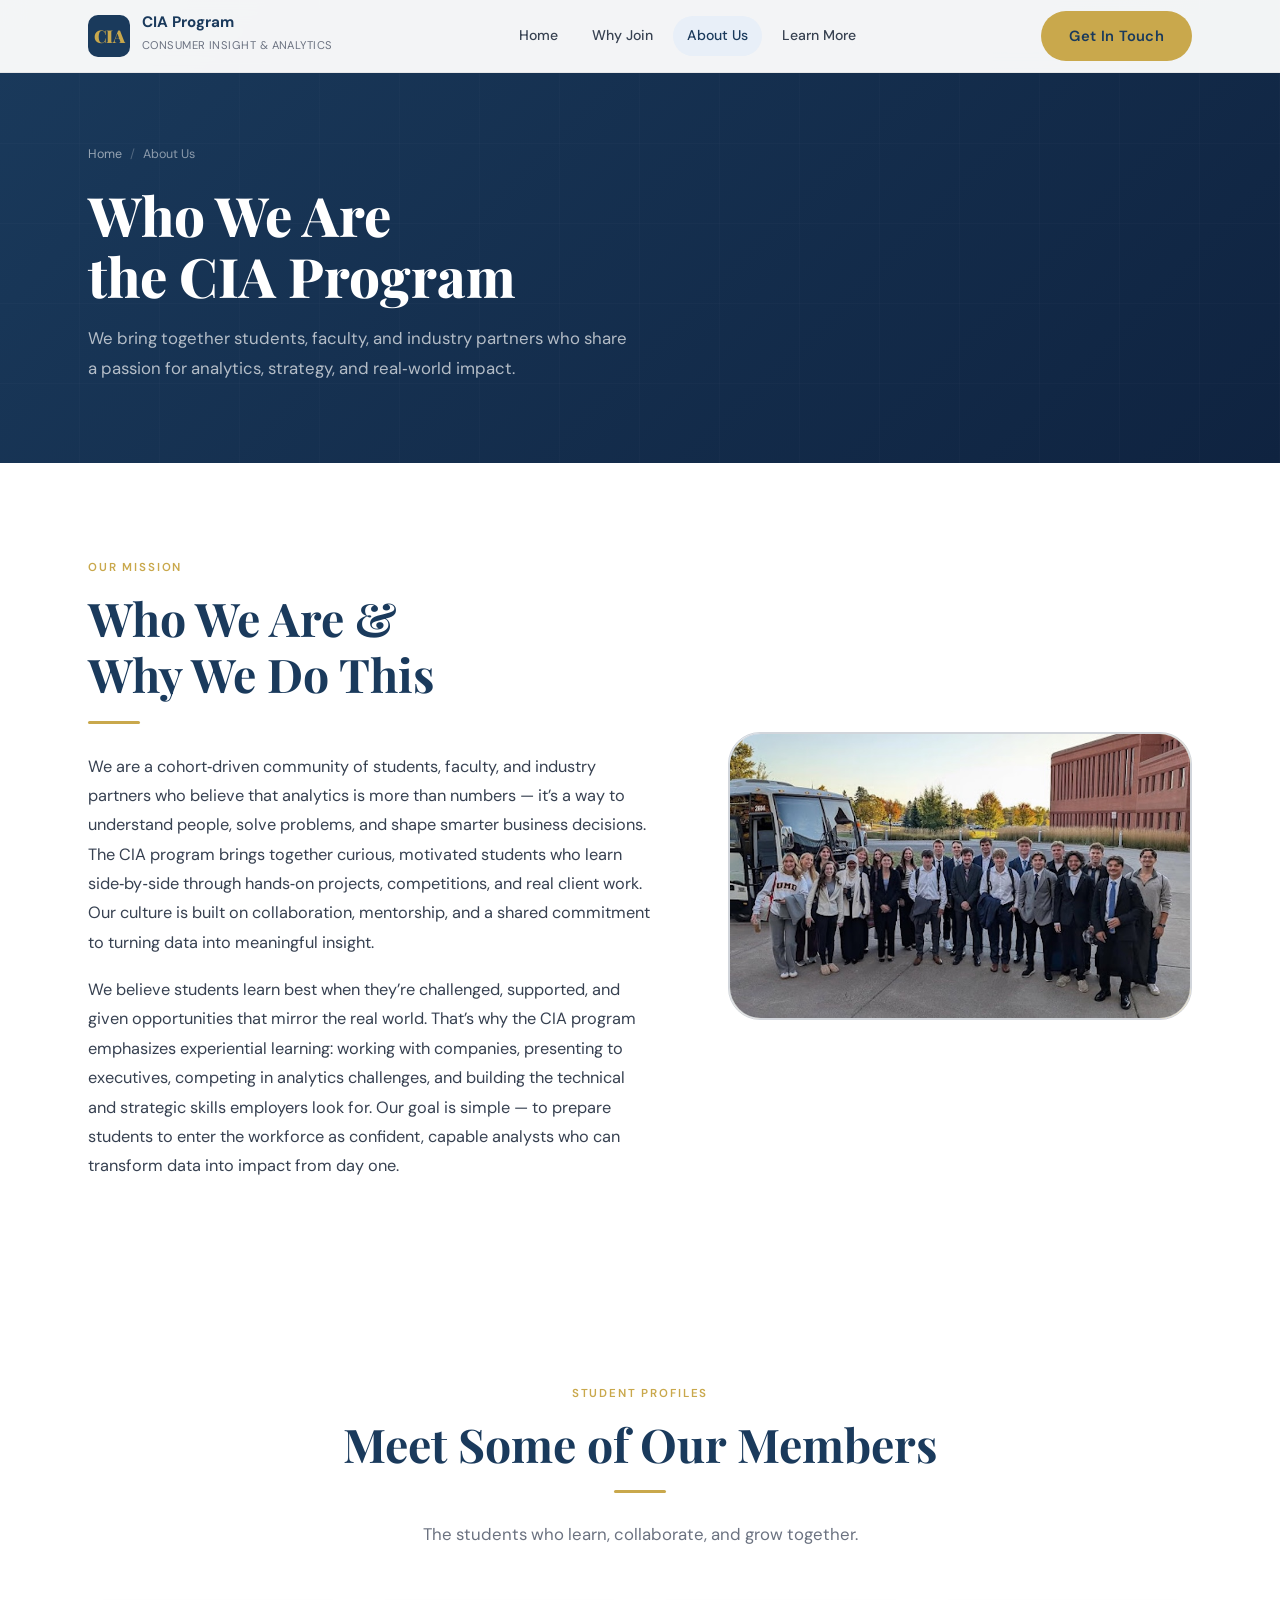
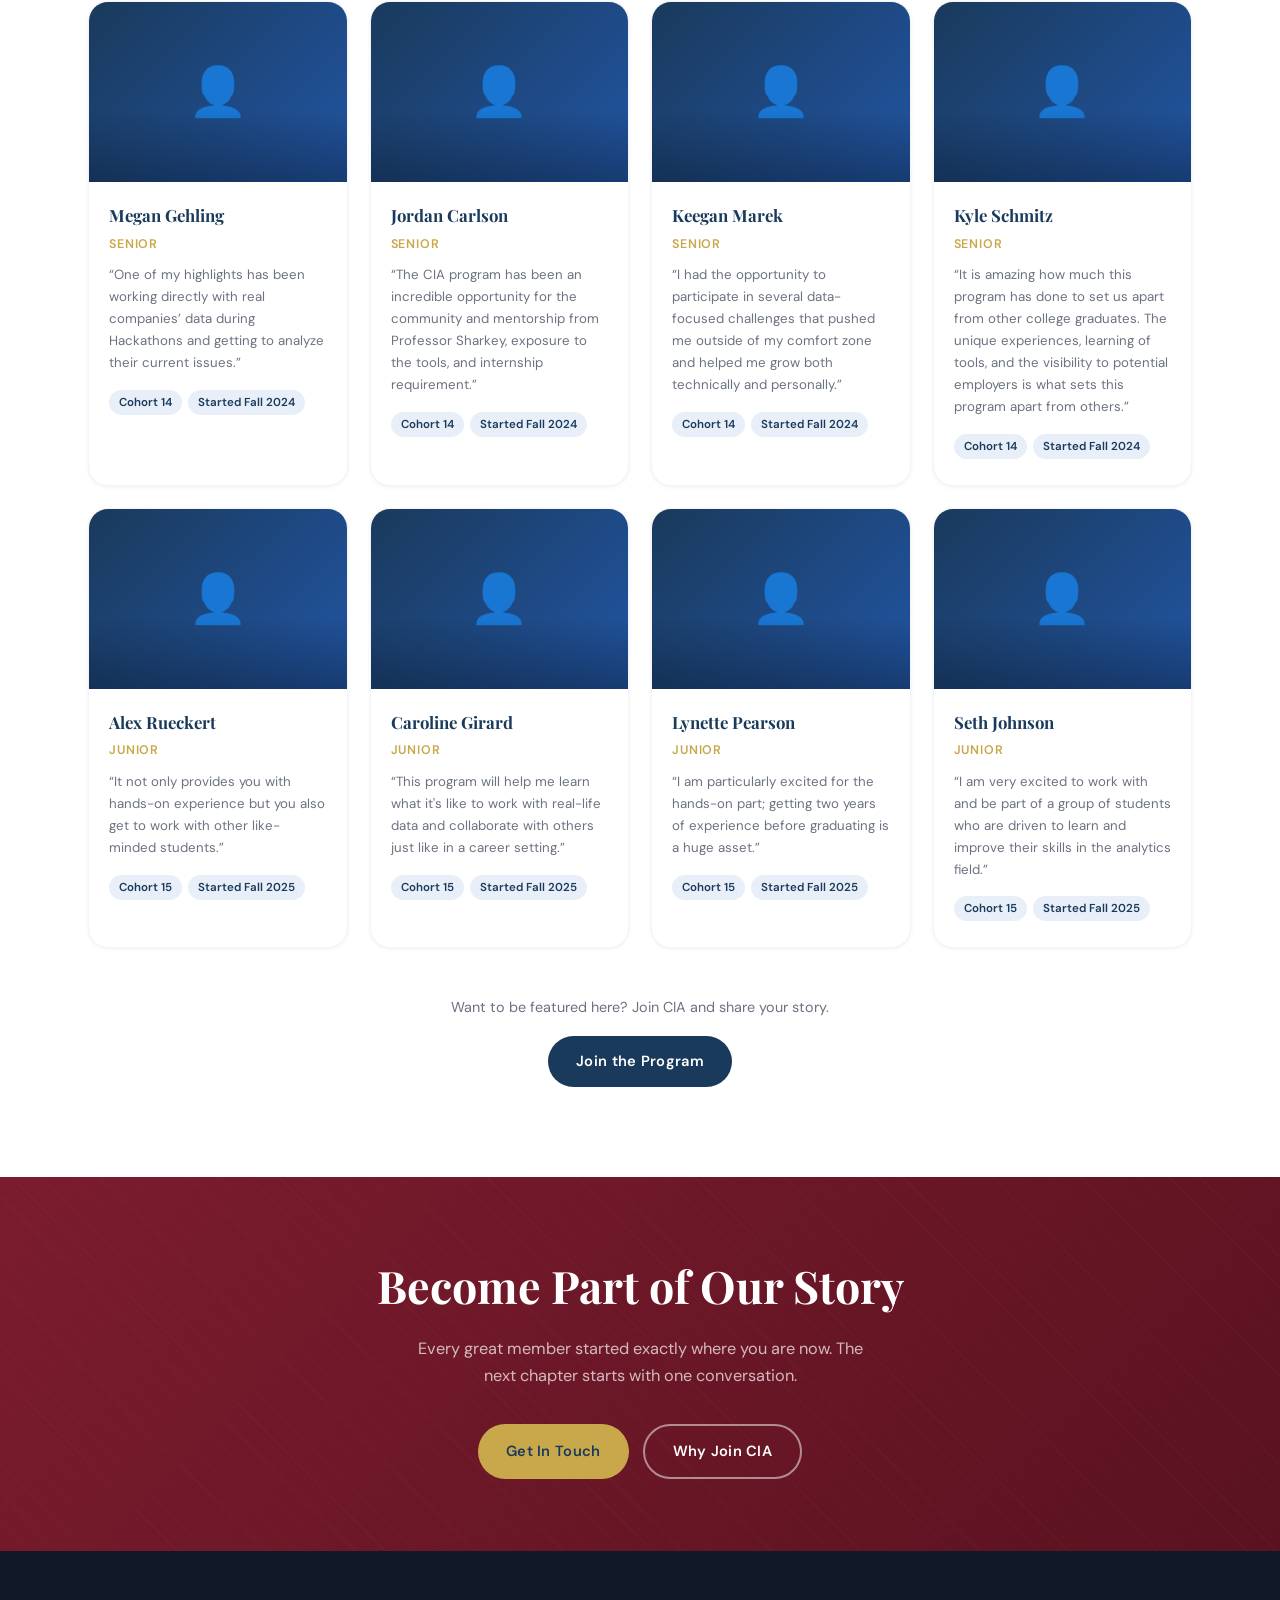
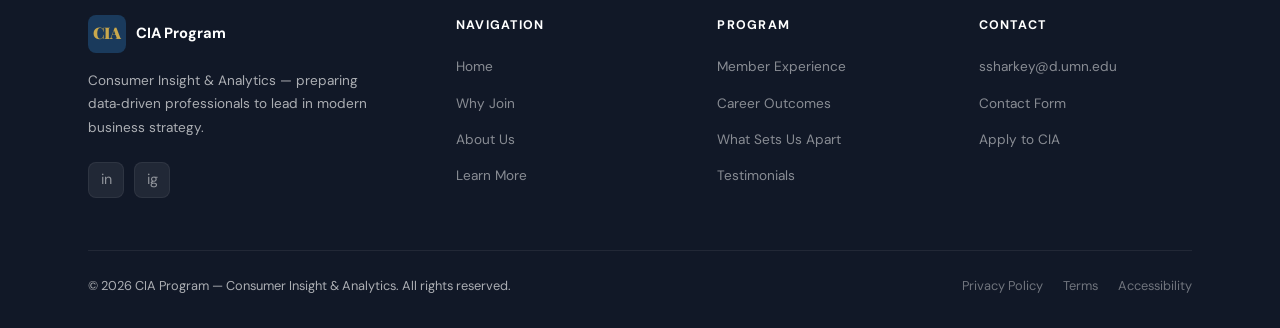
==== about-us.html @ 47b5877f "Add files via upload" ====
<!DOCTYPE html>
<html lang="en">
<head>
  <meta charset="UTF-8" />
  <meta name="viewport" content="width=device-width, initial-scale=1.0" />
  <title>About Us — CIA Program</title>
  <meta name="description" content="Meet the people behind the CIA Program — testimonials, student profiles, and the team driving our mission." />
  <link rel="stylesheet" href="styles.css" />
</head>
<body>

  <!-- ==================== NAVBAR ==================== -->
  <nav class="navbar">
    <div class="navbar__inner">
      <a href="index.html" class="navbar__brand">
        <div class="navbar__logo"><span>CIA</span></div>
        <div class="navbar__brand-text">
          <strong>CIA Program</strong>
          <em>Consumer Insight & Analytics</em>
        </div>
      </a>
      <div class="navbar__links">
        <a href="index.html">Home</a>
        <a href="why-join.html">Why Join</a>
        <a href="about-us.html" class="active">About Us</a>
        <a href="learn-more.html">Learn More</a>
      </div>
      <div class="navbar__cta">
        <a href="learn-more.html" class="btn btn--primary">Get In Touch</a>
      </div>
      <button class="navbar__hamburger" aria-label="Open menu">
        <span></span><span></span><span></span>
      </button>
    </div>
  </nav>

  <!-- Mobile Menu -->
  <div class="mobile-menu">
    <button class="mobile-menu__close">✕</button>
    <nav class="mobile-menu__links">
      <a href="index.html">Home <span class="arrow">→</span></a>
      <a href="why-join.html">Why Join <span class="arrow">→</span></a>
      <a href="about-us.html">About Us <span class="arrow">→</span></a>
      <a href="learn-more.html">Learn More <span class="arrow">→</span></a>
    </nav>
    <a href="learn-more.html" class="btn btn--primary" style="justify-content:center;margin-top:24px;">Get In Touch</a>
  </div>

  <!-- ==================== PAGE HERO ==================== -->
  <section class="page-hero">
    <div class="page-hero__bg"></div>
    <div class="container page-hero__content">
      <div class="page-hero__breadcrumb">
        <a href="index.html">Home</a>
        <span class="sep">/</span>
        <span>About Us</span>
      </div>
      <h1 class="page-hero__title anim-fade-up">Who We Are <br>the CIA Program</h1>
      <p class="page-hero__subtitle anim-fade-up delay-2">
        We bring together students, faculty, and industry partners who share a passion for analytics, strategy, and real‑world impact.
      </p>
    </div>
  </section>

  <!-- ==================== MISSION ==================== -->
  <section class="section">
    <div class="container">
      <div class="overview-grid">
        <div class="overview-content">
          <span class="section-label">Our Mission</span>
          <h2 class="section-title">Who We Are &<br>Why We Do This</h2>
          <div class="divider-gold"></div>

          <!-- ✏️ EDIT: Add your organization's mission/origin story -->
          <p>
            We are a cohort‑driven community of students, faculty, and industry partners who believe that analytics is more than numbers
             — it’s a way to understand people, solve problems, and shape smarter business decisions. The CIA program brings together curious,
              motivated students who learn side‑by‑side through hands‑on projects, competitions, and real client work. Our culture is built on 
              collaboration, mentorship, and a shared commitment to turning data into meaningful insight.
          </p>
          <p>
            We believe students learn best when they’re challenged, supported, and given opportunities that mirror the real world. That’s why 
            the CIA program emphasizes experiential learning: working with companies, presenting to executives, competing in analytics challenges,
             and building the technical and strategic skills employers look for. Our goal is simple — to prepare students to enter the workforce as
              confident, capable analysts who can transform data into impact from day one.
          </p>
         
          <!-- ✏️ END EDIT -->
        </div>

        <div class="overview-visual reveal">
          <!-- ✏️ EDIT: Replace with a real team photo -->
          <div class="overview-visual">
            <img src="pictures/cia-group-photo-1.jpg" alt="Team photo" class="overview-photo">
    
          </div>
        </div>
      </div>
    </div>
  </section>

  

  <!-- ==================== STUDENT PROFILES ==================== -->
  <section class="section" id="profiles">
    <div class="container">
      <div class="text-center">
        <span class="section-label">Student Profiles</span>
        <h2 class="section-title">Meet Some of Our Members</h2>
        <div class="divider-gold"></div>
        <p class="section-subtitle">
          The students who learn, collaborate, and grow together.
        </p>
      </div>

      <div class="profiles-grid">

        <!-- ✏️ EDIT: Replace with real student profiles. Add photo with <img> tag in .profile-card__img div. -->

        
    

        <div class="profile-card reveal">
          <div class="profile-card__img">👤</div>
          <div class="profile-card__body">
            <div class="profile-card__name">Megan Gehling</div>
            <div class="profile-card__role">Senior</div>
            <p class="profile-card__bio">“One of my highlights has been working directly with real companies’ data during Hackathons and getting to analyze their current issues.”</p>
            <span class="profile-tag">Cohort 14</span>
            <span class="profile-tag">Started Fall 2024</span>
          </div>
        </div>

        <div class="profile-card reveal">
          <div class="profile-card__img">👤</div>
          <div class="profile-card__body">
            <div class="profile-card__name">Jordan Carlson</div>
            <div class="profile-card__role">Senior</div>
            <p class="profile-card__bio">“The CIA program has been an incredible opportunity for 
              the community and mentorship from Professor Sharkey, exposure to the tools, and internship requirement.”</p>
            <span class="profile-tag">Cohort 14</span>
            <span class="profile-tag">Started Fall 2024</span>
          </div>
        </div>

        <div class="profile-card reveal">
          <div class="profile-card__img">👤</div>
          <div class="profile-card__body">
            <div class="profile-card__name"> Keegan Marek</div>
            <div class="profile-card__role">Senior</div>
            <p class="profile-card__bio">“I had the opportunity to participate in several data-focused challenges that pushed me outside of my comfort zone 
              and helped me grow both technically and personally.”</p>
            <span class="profile-tag">Cohort 14</span>
            <span class="profile-tag">Started Fall 2024</span>
          </div>
        </div>

        <div class="profile-card reveal">
          <div class="profile-card__img">👤</div>
          <div class="profile-card__body">
            <div class="profile-card__name">Kyle Schmitz</div>
            <div class="profile-card__role">Senior</div>
            <p class="profile-card__bio">“It is amazing how much this program has done to set us apart from other college graduates. The unique experiences, 
              learning of tools, and the visibility to potential employers is what sets this program apart from others.”</p>
            <span class="profile-tag">Cohort 14</span>
            <span class="profile-tag">Started Fall 2024</span>
          </div>
        </div>

        

        <div class="profile-card reveal">
          <div class="profile-card__img">👤</div>
          <div class="profile-card__body">
            <div class="profile-card__name">Alex Rueckert</div>
            <div class="profile-card__role">Junior</div>
            <p class="profile-card__bio">“It not only provides you with hands-on experience but you also get to work with other like-minded students.”</p>
            <span class="profile-tag">Cohort 15</span>
            <span class="profile-tag">Started Fall 2025</span>
          </div>
        </div>

        <div class="profile-card reveal">
          <div class="profile-card__img">👤</div>
          <div class="profile-card__body">
            <div class="profile-card__name">Caroline Girard</div>
            <div class="profile-card__role">Junior</div>
            <p class="profile-card__bio">“This program will help me learn what it's like to work with real-life data and collaborate with others just like in a career setting.”</p>
            <span class="profile-tag">Cohort 15</span>
            <span class="profile-tag">Started Fall 2025</span>
          </div>
        </div>

      

        <div class="profile-card reveal">
          <div class="profile-card__img">👤</div>
          <div class="profile-card__body">
            <div class="profile-card__name">Lynette Pearson</div>
            <div class="profile-card__role">Junior</div>
            <p class="profile-card__bio">“I am particularly excited for the hands-on part; getting two years of experience before graduating is a huge asset.”</p>
            <span class="profile-tag">Cohort 15</span>
            <span class="profile-tag">Started Fall 2025</span>
          </div>
        </div>

        <div class="profile-card reveal">
          <div class="profile-card__img">👤</div>
          <div class="profile-card__body">
            <div class="profile-card__name">Seth Johnson</div>
            <div class="profile-card__role">Junior</div>
            <p class="profile-card__bio">“I am very excited to work with and be part of a group of students who are driven to learn and improve their skills in the analytics field.”</p>
            <span class="profile-tag">Cohort 15</span>
            <span class="profile-tag">Started Fall 2025</span>
          </div>
        </div>

     

      
    

        <!-- ✏️ END EDIT -->
      </div>

      <!-- Add more profiles CTA -->
      <div style="text-align:center;margin-top:48px;">
        <p style="color:var(--gray-500);font-size:0.9rem;margin-bottom:16px;">Want to be featured here? Join CIA and share your story.</p>
        <a href="learn-more.html" class="btn btn--blue">Join the Program</a>
      </div>
    </div>
  </section>

  <!-- ==================== CTA ==================== -->
  <div class="cta-banner">
    <div class="container cta-banner__inner">
      <h2 class="cta-banner__title">Become Part of Our Story</h2>
      <p class="cta-banner__desc">Every great member started exactly where you are now. The next chapter starts with one conversation.</p>
      <div class="cta-banner__buttons">
        <a href="learn-more.html" class="btn btn--primary">Get In Touch</a>
        <a href="why-join.html" class="btn btn--outline">Why Join CIA</a>
      </div>
    </div>
  </div>

  <!-- ==================== FOOTER ==================== -->
 <footer>
    <div class="container">
      <div class="footer__grid">
        <div class="footer__brand">
          <div class="footer__brand-logo">
            <div class="footer__logo-box"><span>CIA</span></div>
            <span class="footer__brand-name">CIA Program</span>
          </div>
          <p class="footer__desc">Consumer Insight & Analytics — preparing data‑driven professionals to lead in modern business strategy.</p>
          <div class="footer__social">
            <!-- ✏️ EDIT: Add your real social links -->
            <a href="https://www.linkedin.com/company/umd-lsbe-consumer-insights-analytics-program/" class="footer__social-link" aria-label="LinkedIn">in</a>
            <a href="https://www.instagram.com/umd.cia?igsh=dnlsdWxkMHJjNHl6" class="footer__social-link" aria-label="Instagram">ig</a>
            
          </div>
        </div>

        <div>
          <p class="footer__col-title">Navigation</p>
          <ul class="footer__links">
            <li><a href="index.html">Home</a></li>
            <li><a href="why-join.html">Why Join</a></li>
            <li><a href="about-us.html">About Us</a></li>
            <li><a href="learn-more.html">Learn More</a></li>
          </ul>
        </div>

        <div>
          <p class="footer__col-title">Program</p>
          <ul class="footer__links">
            <li><a href="why-join.html#experience">Member Experience</a></li>
            <li><a href="why-join.html#careers">Career Outcomes</a></li>
            <li><a href="why-join.html#differentiators">What Sets Us Apart</a></li>
            <li><a href="about-us.html#testimonials">Testimonials</a></li>
          </ul>
        </div>

        <div>
          <p class="footer__col-title">Contact</p>
          <ul class="footer__links">
            <!-- ✏️ EDIT: Add your real contact info -->
            <li><a href="mailto:ssharkey@d.umn.edu">ssharkey@d.umn.edu</a></li>
            <li><a href="https://docs.google.com/forms/d/e/1FAIpQLSdGFlZ5Pct2spmpvlr7gshom8lepN28_VdP9M4eAioVBNWOsg/viewform">Contact Form</a></li>
            <li><a href="https://airtable.com/appk1wGoTo8u8Ymv8/shr4JFSOpzt0p0oyA">Apply to CIA</a></li>
            
          </ul>
        </div>
      </div>

      <div class="footer__bottom">
        <p>© <span id="year"></span> CIA Program — Consumer Insight & Analytics. All rights reserved.</p>
        <div class="footer__bottom-links">
          <a href="#">Privacy Policy</a>
          <a href="#">Terms</a>
          <a href="#">Accessibility</a>
        </div>
      </div>
    </div>
  </footer>

  <script src="main.js"></script>
  <script>document.getElementById('year').textContent = new Date().getFullYear();</script>
</body>
</html>
---- styles.css ----
/* ============================================
   CIA PROGRAM — CONSUMER INSIGHT & ANALYTICS
   styles.css
   ============================================ */

@import url('https://fonts.googleapis.com/css2?family=Playfair+Display:wght@400;600;700;900&family=DM+Sans:wght@300;400;500;600&display=swap');

/* --- CSS Variables --- */
:root {
  --blue:       #1A3A5C;
  --blue-mid:   #2155A3;
  --blue-light: #E8EFF8;
  --gold:       #C9A84C;
  --gold-light: #F5E9C8;
  --gold-pale:  #FDF8EC;
  --maroon:     #7B1C2E;
  --maroon-light: #F5E6E9;
  --white:      #FFFFFF;
  --off-white:  #F9F7F4;
  --gray-100:   #F3F4F6;
  --gray-300:   #D1D5DB;
  --gray-500:   #6B7280;
  --gray-700:   #374151;
  --gray-900:   #111827;

  --font-display: 'Playfair Display', Georgia, serif;
  --font-body:    'DM Sans', sans-serif;

  --shadow-sm: 0 1px 4px rgba(0,0,0,0.06);
  --shadow-md: 0 4px 20px rgba(0,0,0,0.09);
  --shadow-lg: 0 12px 40px rgba(0,0,0,0.12);

  --radius-sm: 6px;
  --radius-md: 12px;
  --radius-lg: 20px;
  --radius-xl: 32px;

  --transition: 0.28s cubic-bezier(0.4, 0, 0.2, 1);
}

/* --- Reset & Base --- */
*, *::before, *::after { box-sizing: border-box; margin: 0; padding: 0; }

html { scroll-behavior: smooth; font-size: 16px; }

body {
  font-family: var(--font-body);
  color: var(--gray-900);
  background: var(--white);
  line-height: 1.65;
  -webkit-font-smoothing: antialiased;
}

img { max-width: 100%; display: block; }
a  { text-decoration: none; color: inherit; }
ul { list-style: none; }

/* --- Utility --- */
.container {
  max-width: 1160px;
  margin: 0 auto;
  padding: 0 28px;
}

.section { padding: 90px 0; }
.section--alt { background: var(--off-white); }
.section--blue { background: var(--blue); color: var(--white); }
.section--gold-pale { background: var(--gold-pale); }

.section-label {
  display: inline-block;
  font-size: 0.72rem;
  font-weight: 600;
  letter-spacing: 0.16em;
  text-transform: uppercase;
  color: var(--gold);
  margin-bottom: 14px;
}
.section--blue .section-label { color: var(--gold); }

.section-title {
  font-family: var(--font-display);
  font-size: clamp(2rem, 4vw, 2.9rem);
  font-weight: 700;
  line-height: 1.2;
  color: var(--blue);
  margin-bottom: 18px;
}
.section--blue .section-title { color: var(--white); }

.section-subtitle {
  font-size: 1.05rem;
  color: var(--gray-500);
  max-width: 580px;
  margin-bottom: 52px;
}
.section--blue .section-subtitle { color: rgba(255,255,255,0.72); }

.text-center { text-align: center; }
.text-center .section-subtitle { margin-left: auto; margin-right: auto; }

.divider-gold {
  width: 52px; height: 3px;
  background: var(--gold);
  border-radius: 2px;
  margin: 18px 0 28px;
}
.text-center .divider-gold { margin-left: auto; margin-right: auto; }

/* --- Buttons --- */
.btn {
  display: inline-flex;
  align-items: center;
  gap: 8px;
  font-family: var(--font-body);
  font-size: 0.92rem;
  font-weight: 600;
  letter-spacing: 0.02em;
  padding: 13px 28px;
  border-radius: 50px;
  border: none;
  cursor: pointer;
  transition: var(--transition);
  white-space: nowrap;
}

.btn--primary {
  background: var(--gold);
  color: var(--blue);
}
.btn--primary:hover {
  background: #b8943e;
  transform: translateY(-2px);
  box-shadow: 0 6px 20px rgba(201,168,76,0.38);
}

.btn--outline {
  background: transparent;
  color: var(--white);
  border: 2px solid rgba(255,255,255,0.5);
}
.btn--outline:hover {
  background: rgba(255,255,255,0.12);
  border-color: var(--white);
  transform: translateY(-2px);
}

.btn--blue {
  background: var(--blue);
  color: var(--white);
}
.btn--blue:hover {
  background: var(--blue-mid);
  transform: translateY(-2px);
  box-shadow: 0 6px 20px rgba(26,58,92,0.3);
}

.btn--maroon {
  background: var(--maroon);
  color: var(--white);
}
.btn--maroon:hover {
  background: #9b2338;
  transform: translateY(-2px);
  box-shadow: 0 6px 20px rgba(123,28,46,0.3);
}

/* ============================================
   NAVIGATION
   ============================================ */
.navbar {
  position: fixed;
  top: 0; left: 0; right: 0;
  z-index: 1000;
  background: rgba(255,255,255,0.95);
  backdrop-filter: blur(12px);
  -webkit-backdrop-filter: blur(12px);
  border-bottom: 1px solid rgba(0,0,0,0.06);
  transition: var(--transition);
}

.navbar.scrolled {
  box-shadow: 0 2px 20px rgba(0,0,0,0.08);
}

.navbar__inner {
  display: flex;
  align-items: center;
  justify-content: space-between;
  height: 72px;
  max-width: 1160px;
  margin: 0 auto;
  padding: 0 28px;
}

.navbar__brand {
  display: flex;
  align-items: center;
  gap: 12px;
}

.navbar__logo {
  width: 42px; height: 42px;
  background: var(--blue);
  border-radius: 10px;
  display: flex;
  align-items: center;
  justify-content: center;
  flex-shrink: 0;
}

.navbar__logo span {
  font-family: var(--font-display);
  font-weight: 900;
  font-size: 1.1rem;
  color: var(--gold);
  letter-spacing: -0.02em;
}

.navbar__brand-text strong {
  display: block;
  font-size: 0.95rem;
  font-weight: 700;
  color: var(--blue);
  line-height: 1.1;
}

.navbar__brand-text em {
  font-style: normal;
  font-size: 0.7rem;
  font-weight: 400;
  color: var(--gray-500);
  letter-spacing: 0.04em;
  text-transform: uppercase;
}

.navbar__links {
  display: flex;
  align-items: center;
  gap: 6px;
}

.navbar__links a {
  font-size: 0.88rem;
  font-weight: 500;
  color: var(--gray-700);
  padding: 8px 14px;
  border-radius: 50px;
  transition: var(--transition);
}

.navbar__links a:hover,
.navbar__links a.active {
  color: var(--blue);
  background: var(--blue-light);
}

.navbar__cta {
  display: flex;
  align-items: center;
  gap: 10px;
}

.navbar__hamburger {
  display: none;
  flex-direction: column;
  gap: 5px;
  cursor: pointer;
  padding: 8px;
  border: none;
  background: none;
}

.navbar__hamburger span {
  display: block;
  width: 22px; height: 2px;
  background: var(--blue);
  border-radius: 2px;
  transition: var(--transition);
}

/* ============================================
   HERO
   ============================================ */
.hero {
  padding-top: 72px;
  min-height: 100vh;
  display: flex;
  align-items: center;
  position: relative;
  overflow: hidden;
  background: linear-gradient(135deg, var(--blue) 0%, #0f2340 60%, #1e1228 100%);
}

.hero__bg-pattern {
  position: absolute;
  inset: 0;
  pointer-events: none;
  opacity: 0.05;
  background-image:
    repeating-linear-gradient(0deg, transparent, transparent 79px, rgba(255,255,255,0.4) 80px),
    repeating-linear-gradient(90deg, transparent, transparent 79px, rgba(255,255,255,0.4) 80px);
}

.hero__glow {
  position: absolute;
  width: 600px; height: 600px;
  border-radius: 50%;
  pointer-events: none;
  top: -100px; right: -100px;
  background: radial-gradient(circle, rgba(201,168,76,0.18) 0%, transparent 70%);
}

.hero__glow-2 {
  position: absolute;
  width: 400px; height: 400px;
  border-radius: 50%;
  pointer-events: none;
  bottom: -80px; left: 10%;
  background: radial-gradient(circle, rgba(123,28,46,0.2) 0%, transparent 70%);
}

.hero__inner {
  position: relative;
  display: grid;
  grid-template-columns: 1fr 1fr;
  gap: 60px;
  align-items: center;
  max-width: 1160px;
  margin: 0 auto;
  padding: 80px 28px;
  width: 100%;
}

.hero__eyebrow {
  display: inline-flex;
  align-items: center;
  gap: 8px;
  background: rgba(201,168,76,0.15);
  border: 1px solid rgba(201,168,76,0.3);
  color: var(--gold);
  font-size: 0.72rem;
  font-weight: 600;
  letter-spacing: 0.15em;
  text-transform: uppercase;
  padding: 6px 14px;
  border-radius: 50px;
  margin-bottom: 24px;
}

.hero__title {
  font-family: var(--font-display);
  font-size: clamp(2.4rem, 5vw, 3.8rem);
  font-weight: 900;
  color: var(--white);
  line-height: 1.1;
  margin-bottom: 24px;
}

.hero__title em {
  font-style: italic;
  color: var(--gold);
}

.hero__description {
  font-size: 1.08rem;
  color: rgba(255,255,255,0.72);
  max-width: 480px;
  margin-bottom: 38px;
  line-height: 1.75;
}

.hero__cta {
  display: flex;
  gap: 14px;
  flex-wrap: wrap;
}

.hero__stats {
  display: grid;
  grid-template-columns: repeat(3, 1fr);
  gap: 14px;
  margin-top: 52px;
  padding-top: 36px;
  border-top: 1px solid rgba(255,255,255,0.1);
}

.hero__stat-value {
  font-family: var(--font-display);
  font-size: 2rem;
  font-weight: 700;
  color: var(--gold);
  display: block;
}

.hero__stat-label {
  font-size: 0.78rem;
  color: rgba(255,255,255,0.55);
  letter-spacing: 0.04em;
  margin-top: 2px;
}

.hero__visual {
  display: flex;
  flex-direction: column;
  gap: 16px;
}

.hero__card {
  background: rgba(255,255,255,0.06);
  border: 1px solid rgba(255,255,255,0.1);
  border-radius: var(--radius-lg);
  padding: 24px 28px;
  backdrop-filter: blur(8px);
  transition: var(--transition);
}

.hero__card:hover {
  background: rgba(255,255,255,0.1);
  transform: translateX(-6px);
}

.hero__card-icon {
  width: 40px; height: 40px;
  background: rgba(201,168,76,0.2);
  border-radius: 10px;
  display: flex;
  align-items: center;
  justify-content: center;
  font-size: 1.3rem;
  margin-bottom: 12px;
}

.hero__card-title {
  font-size: 0.92rem;
  font-weight: 600;
  color: var(--white);
  margin-bottom: 4px;
}

.hero__card-desc {
  font-size: 0.8rem;
  color: rgba(255,255,255,0.55);
}

/* ============================================
   OVERVIEW
   ============================================ */
.overview-grid {
  display: grid;
  grid-template-columns: 1.1fr 0.9fr;
  gap: 72px;
  align-items: center;
}

.overview-content p {
  font-size: 1.02rem;
  color: var(--gray-700);
  margin-bottom: 18px;
  line-height: 1.8;
}

/* Overview image placeholder */
.overview-visual {
  background: linear-gradient(135deg, var(--blue-light) 0%, var(--gold-light) 100%);
  border-radius: var(--radius-xl);
  height: auto;
  position: relative;
  overflow: hidden;
  display: flex;
  align-items: center;
  justify-content: center;
  border: 1px solid var(--gray-300);
}
.overview-photo {
  width: 100%;
  height: 100%;
  object-fit: cover;

}
.overview-visual img.overview-photo {
  width: 100%;
  height: 100%;
  object-fit: cover;
  display: block;
}




.overview-visual__placeholder span { font-size: 3rem; display: block; margin-bottom: 10px; }
.overview-visual__placeholder p { font-size: 0.85rem; font-weight: 500; }

/* ============================================
   WHAT THEY DO
   ============================================ */
.what-we-do-grid {
  display: grid;
  grid-template-columns: repeat(3, 1fr);
  gap: 24px;
}

.wwd-card {
  background: var(--white);
  border: 1px solid var(--gray-100);
  border-radius: var(--radius-lg);
  padding: 36px 30px;
  transition: var(--transition);
  position: relative;
  overflow: hidden;
}

.wwd-card::before {
  content: '';
  position: absolute;
  top: 0; left: 0; right: 0;
  height: 3px;
  background: linear-gradient(90deg, var(--blue), var(--gold));
  opacity: 0;
  transition: var(--transition);
}

.wwd-card:hover {
  transform: translateY(-6px);
  box-shadow: var(--shadow-lg);
}

.wwd-card:hover::before { opacity: 1; }

.wwd-card__icon {
  width: 52px; height: 52px;
  background: var(--blue-light);
  border-radius: 12px;
  display: flex;
  align-items: center;
  justify-content: center;
  font-size: 1.5rem;
  margin-bottom: 20px;
}

.wwd-card__title {
  font-family: var(--font-display);
  font-size: 1.15rem;
  font-weight: 700;
  color: var(--blue);
  margin-bottom: 10px;
}

.wwd-card__desc {
  font-size: 0.9rem;
  color: var(--gray-500);
  line-height: 1.75;
}

/* ============================================
   PARTNERS
   ============================================ */
.partners-section {
  padding: 60px 0;
  border-top: 1px solid var(--gray-100);
  border-bottom: 1px solid var(--gray-100);
}

.partners-label {
  text-align: center;
  font-size: 0.75rem;
  font-weight: 600;
  letter-spacing: 0.14em;
  text-transform: uppercase;
  color: var(--gray-500);
  margin-bottom: 36px;
}

.partners-logos {
  display: flex;
  flex-wrap: wrap;
  justify-content: center;
  align-items: center;
  gap: 20px 40px;
}

.partner-logo {
  padding: 0;
  width: 160px;
  height: 80px;
  display: flex;
  align-items: center;
  justify-content: center;
  border: 1px solid var(--gray-300);
  overflow: hidden;
  
}

.partner-logo img {
  width: 100%;
  height: 100%;
  object-fit: contain;
}




.partner-logo:hover {
  border-color: var(--blue-light);
  color: var(--blue);
  transform: translateY(-2px);
}

/* ============================================
   WHY JOIN — EXPERIENCE
   ============================================ */
.experience-list {
  display: grid;
  grid-template-columns: repeat(2, 1fr);
  gap: 20px;
  margin-top: 0;
}

.exp-item {
  display: flex;
  gap: 18px;
  background: var(--blue-mid);
  border: 1px solid var(--gray-100);
  border-radius: var(--radius-md);
  padding: 24px 22px;
  align-items: flex-start;
  transition: var(--transition);
}

.exp-item:hover {
  box-shadow: var(--shadow-md);
  border-color: rgba(33,85,163,0.2);

}



.exp-item__icon {
  width: 44px; height: 44px;
  border-radius: 10px;
  display: flex;
  align-items: center;
  justify-content: center;
  font-size: 1.25rem;
  flex-shrink: 0;
  background: var(--blue-light);
}

.exp-item__title {
  font-size: 0.96rem;
  font-weight: 600;
  color: var(--blue);
  margin-bottom: 5px;
}

.exp-item__desc {
  font-size: 0.85rem;
  color: var(--gray-500);
  line-height: 1.65;
}

/* ============================================
   CAREER / GRAD OUTCOMES
   ============================================ */
.outcomes-grid {
  display: grid;
  grid-template-columns: repeat(4, 1fr);
  gap: 2px;
  border-radius: var(--radius-lg);
  overflow: hidden;
  background: var(--gray-300);
  box-shadow: var(--shadow-md);
}

.outcome-cell {
  background: var(--white);
  padding: 40px 30px;
  text-align: center;
  transition: var(--transition);
}

.outcome-cell:hover { background: var(--blue-light); }

.outcome-cell__value {
  font-family: var(--font-display);
  font-size: 2.4rem;
  font-weight: 900;
  color: var(--blue);
  display: block;
  line-height: 1;
}

.outcome-cell__accent {
  color: var(--gold);
}

.outcome-cell__label {
  font-size: 0.82rem;
  color: var(--gray-500);
  margin-top: 8px;
  font-weight: 500;
}

.career-list {
  display: grid;
  grid-template-columns: repeat(3, 1fr);
  gap: 16px;
  margin-top: 48px;
}

.career-pill {
  background: var(--white);
  border: 1px solid var(--gray-100);
  border-left: 3px solid var(--maroon);
  border-radius: var(--radius-sm);
  padding: 16px 20px;
  font-size: 0.88rem;
  font-weight: 500;
  color: var(--gray-700);
  transition: var(--transition);
}

.career-pill:hover {
  background: var(--maroon-light);
  color: var(--maroon);
  border-left-color: var(--maroon);
  transform: translateX(4px);
}

/* ============================================
   DIFFERENTIATORS
   ============================================ */
.diff-grid {
  display: grid;
  grid-template-columns: repeat(3, 1fr);
  gap: 28px;
}

.diff-card {
  background: var(--white);
  border-radius: var(--radius-lg);
  padding: 40px 30px;
  text-align: center;
  box-shadow: var(--shadow-sm);
  border: 1px solid var(--gray-100);
  transition: var(--transition);
  position: relative;
}

.diff-card:hover {
  transform: translateY(-8px);
  box-shadow: var(--shadow-lg);
}

.diff-card--featured {
  background: var(--blue);
  border-color: var(--blue);
  color: var(--white);
}

.diff-card--featured .diff-card__title { color: var(--white); }
.diff-card--featured .diff-card__desc { color: rgba(255,255,255,0.7); }

.diff-badge {
  position: absolute;
  top: -12px; left: 50%; transform: translateX(-50%);
  background: var(--gold);
  color: var(--blue);
  font-size: 0.68rem;
  font-weight: 700;
  letter-spacing: 0.1em;
  text-transform: uppercase;
  padding: 4px 14px;
  border-radius: 50px;
}

.diff-card__number {
  font-family: var(--font-display);
  font-size: 3rem;
  font-weight: 900;
  color: var(--blue-light);
  opacity: 0.3;
  line-height: 1;
  margin-bottom: 6px;
}

.diff-card--featured .diff-card__number { color: rgba(131, 131, 136, 0.865); opacity: 1; }

.diff-card__icon {
  font-size: 2rem;
  margin-bottom: 16px;
}

.diff-card__title {
  font-family: var(--font-display);
  font-size: 1.2rem;
  font-weight: 700;
  color: var(--blue);
  margin-bottom: 12px;
}

.diff-card__desc {
  font-size: 0.88rem;
  color: var(--gray-500);
  line-height: 1.75;
}

/* ============================================
   TESTIMONIALS
   ============================================ */
.testimonials-grid {
  display: grid;
  grid-template-columns: repeat(3, 1fr);
  gap: 24px;
}

.testimonial-card {
  background: var(--white);
  border-radius: var(--radius-lg);
  padding: 34px 30px;
  border: 1px solid var(--gray-100);
  box-shadow: var(--shadow-sm);
  transition: var(--transition);
  display: flex;
  flex-direction: column;
}

.testimonial-card:hover {
  transform: translateY(-4px);
  box-shadow: var(--shadow-lg);
}

.testimonial-card--featured {
  background: var(--blue);
  border-color: var(--blue);
}

.testimonial-card--featured .testimonial-text { color: rgba(255,255,255,0.85); }
.testimonial-card--featured .testimonial-name { color: var(--white); }
.testimonial-card--featured .testimonial-role { color: rgba(255,255,255,0.55); }
.testimonial-card--featured .quote-mark { color: rgba(255,255,255,0.15); }

.quote-mark {
  font-family: var(--font-display);
  font-size: 4.5rem;
  line-height: 1;
  color: var(--gold-light);
  margin-bottom: -20px;
}

.testimonial-text {
  font-size: 0.92rem;
  color: var(--gray-700);
  line-height: 1.8;
  margin-bottom: 24px;
  flex: 1;
}

.testimonial-footer {
  display: flex;
  align-items: center;
  gap: 14px;
}

.testimonial-avatar {
  width: 44px; height: 44px;
  border-radius: 50%;
  background: linear-gradient(135deg, var(--blue-light), var(--gold-light));
  display: flex;
  align-items: center;
  justify-content: center;
  font-weight: 700;
  font-size: 0.9rem;
  color: var(--blue);
  flex-shrink: 0;
  border: 2px solid var(--gray-300);
}

.testimonial-card--featured .testimonial-avatar {
  background: rgba(255,255,255,0.15);
  color: var(--white);
  border-color: rgba(255,255,255,0.2);
}

.testimonial-name {
  font-size: 0.9rem;
  font-weight: 600;
  color: var(--blue);
}

.testimonial-role {
  font-size: 0.78rem;
  color: var(--gray-500);
  margin-top: 2px;
}

/* ============================================
   STUDENT PROFILES
   ============================================ */
.profiles-grid {
  display: grid;
  grid-template-columns: repeat(4, 1fr);
  gap: 22px;
}

.profile-card {
  background: var(--white);
  border-radius: var(--radius-lg);
  overflow: hidden;
  border: 1px solid var(--gray-100);
  box-shadow: var(--shadow-sm);
  transition: var(--transition);
}

.profile-card:hover {
  transform: translateY(-6px);
  box-shadow: var(--shadow-lg);
}

.profile-card__img {
  height: 180px;
  background: linear-gradient(135deg, var(--blue) 0%, var(--blue-mid) 100%);
  display: flex;
  align-items: center;
  justify-content: center;
  font-size: 3rem;
  position: relative;
  overflow: hidden;
}

.profile-card__img::after {
  content: '';
  position: absolute;
  bottom: 0; left: 0; right: 0;
  height: 40%;
  background: linear-gradient(transparent, rgba(0,0,0,0.3));
}

.profile-card__body {
  padding: 20px 20px 24px;
}

.profile-card__name {
  font-family: var(--font-display);
  font-size: 1.05rem;
  font-weight: 700;
  color: var(--blue);
  margin-bottom: 4px;
}

.profile-card__role {
  font-size: 0.78rem;
  font-weight: 600;
  color: var(--gold);
  text-transform: uppercase;
  letter-spacing: 0.07em;
  margin-bottom: 10px;
}

.profile-card__bio {
  font-size: 0.83rem;
  color: var(--gray-500);
  line-height: 1.65;
  margin-bottom: 14px;
}

.profile-tag {
  display: inline-block;
  background: var(--blue-light);
  color: var(--blue);
  font-size: 0.72rem;
  font-weight: 600;
  padding: 3px 10px;
  border-radius: 50px;
  margin: 2px 2px 2px 0;
}

/* ============================================
   CONTACT FORM
   ============================================ */
.contact-grid {
  display: grid;
  grid-template-columns: 1fr 1.1fr;
  gap: 72px;
  align-items: start;
}

.contact-info__item {
  display: flex;
  gap: 16px;
  align-items: flex-start;
  margin-bottom: 28px;
}

.contact-info__icon {
  width: 44px; height: 44px;
  background: var(--blue);
  border-radius: 10px;
  display: flex;
  align-items: center;
  justify-content: center;
  font-size: 1.1rem;
  flex-shrink: 0;
}

.contact-info__label {
  font-size: 0.78rem;
  font-weight: 600;
  text-transform: uppercase;
  letter-spacing: 0.1em;
  color: var(--gray-500);
  margin-bottom: 3px;
}

.contact-info__value {
  font-size: 0.95rem;
  font-weight: 500;
  color: var(--blue);
}

.contact-info__value a {
  color: var(--blue-mid);
  transition: var(--transition);
}
.contact-info__value a:hover { color: var(--maroon); }

.links-section {
  margin-top: 40px;
  padding-top: 32px;
  border-top: 1px solid var(--gray-100);
}

.links-section h3 {
  font-family: var(--font-display);
  font-size: 1.05rem;
  font-weight: 700;
  color: var(--blue);
  margin-bottom: 16px;
}

.quick-links {
  display: flex;
  flex-direction: column;
  gap: 10px;
}

.quick-link {
  display: flex;
  align-items: center;
  gap: 10px;
  font-size: 0.9rem;
  font-weight: 500;
  color: var(--blue-mid);
  padding: 12px 16px;
  border: 1px solid var(--gray-100);
  border-radius: var(--radius-sm);
  transition: var(--transition);
  background: var(--white);
}

.quick-link:hover {
  background: var(--blue-light);
  border-color: rgba(33,85,163,0.2);
  transform: translateX(4px);
}

.quick-link span { flex: 1; }
.quick-link .arrow { color: var(--blue); font-size: 0.8rem; }

/* Form */
.contact-form {
  background: var(--white);
  border: 1px solid var(--gray-100);
  border-radius: var(--radius-xl);
  padding: 44px 40px;
  box-shadow: var(--shadow-md);
}

.form-group { margin-bottom: 20px; }

.form-row {
  display: grid;
  grid-template-columns: 1fr 1fr;
  gap: 16px;
}

.form-group label {
  display: block;
  font-size: 0.82rem;
  font-weight: 600;
  color: var(--blue);
  margin-bottom: 7px;
  letter-spacing: 0.02em;
}

.form-group input,
.form-group select,
.form-group textarea {
  width: 100%;
  font-family: var(--font-body);
  font-size: 0.92rem;
  color: var(--gray-900);
  background: var(--off-white);
  border: 1.5px solid var(--gray-300);
  border-radius: var(--radius-sm);
  padding: 12px 16px;
  outline: none;
  transition: var(--transition);
  appearance: none;
}

.form-group input:focus,
.form-group select:focus,
.form-group textarea:focus {
  border-color: var(--blue-mid);
  background: var(--white);
  box-shadow: 0 0 0 3px rgba(33,85,163,0.1);
}

.form-group textarea {
  resize: vertical;
  min-height: 110px;
}

.form-submit {
  width: 100%;
  justify-content: center;
  font-size: 0.95rem;
  padding: 15px;
  margin-top: 8px;
  letter-spacing: 0.03em;
}

/* ============================================
   PAGE HERO (inner pages)
   ============================================ */
.page-hero {
  padding-top: 72px;
  background: linear-gradient(135deg, var(--blue) 0%, #0f2340 100%);
  padding-bottom: 80px;
  padding-top: calc(72px + 72px);
  position: relative;
  overflow: hidden;
}

.page-hero__bg {
  position: absolute;
  inset: 0;
  background-image:
    repeating-linear-gradient(0deg, transparent, transparent 79px, rgba(255,255,255,0.03) 80px),
    repeating-linear-gradient(90deg, transparent, transparent 79px, rgba(255,255,255,0.03) 80px);
  pointer-events: none;
}

.page-hero__content { position: relative; }

.page-hero__breadcrumb {
  display: flex;
  align-items: center;
  gap: 8px;
  font-size: 0.78rem;
  color: rgba(255,255,255,0.5);
  margin-bottom: 20px;
}

.page-hero__breadcrumb a {
  color: rgba(255,255,255,0.55);
  transition: var(--transition);
}

.page-hero__breadcrumb a:hover { color: var(--gold); }
.page-hero__breadcrumb .sep { color: rgba(255,255,255,0.25); }

.page-hero__title {
  font-family: var(--font-display);
  font-size: clamp(2.2rem, 4.5vw, 3.4rem);
  font-weight: 800;
  color: var(--white);
  line-height: 1.12;
  margin-bottom: 18px;
}

.page-hero__subtitle {
  font-size: 1.05rem;
  color: rgba(255,255,255,0.68);
  max-width: 540px;
  line-height: 1.75;
}

/* ============================================
   CTA BANNER
   ============================================ */
.cta-banner {
  background: linear-gradient(135deg, var(--maroon) 0%, #5a1220 100%);
  padding: 72px 0;
  text-align: center;
  position: relative;
  overflow: hidden;
}

.cta-banner::before {
  content: '';
  position: absolute;
  inset: 0;
  background: repeating-linear-gradient(45deg, transparent, transparent 20px, rgba(255,255,255,0.02) 20px, rgba(255,255,255,0.02) 21px);
}

.cta-banner__inner { position: relative; }

.cta-banner__title {
  font-family: var(--font-display);
  font-size: clamp(1.9rem, 3.5vw, 2.8rem);
  font-weight: 700;
  color: var(--white);
  margin-bottom: 14px;
}

.cta-banner__desc {
  font-size: 1.02rem;
  color: rgba(255,255,255,0.7);
  margin-bottom: 34px;
  max-width: 480px;
  margin-left: auto;
  margin-right: auto;
}

.cta-banner__buttons {
  display: flex;
  justify-content: center;
  gap: 14px;
  flex-wrap: wrap;
}

/* ============================================
   FOOTER
   ============================================ */
footer {
  background: var(--gray-900);
  color: rgba(255,255,255,0.65);
  padding: 64px 0 32px;
}

.footer__grid {
  display: grid;
  grid-template-columns: 1.5fr 1fr 1fr 1fr;
  gap: 48px;
  margin-bottom: 52px;
}

.footer__brand { }

.footer__brand-logo {
  display: flex;
  align-items: center;
  gap: 10px;
  margin-bottom: 16px;
}

.footer__logo-box {
  width: 38px; height: 38px;
  background: var(--blue);
  border-radius: 8px;
  display: flex;
  align-items: center;
  justify-content: center;
}

.footer__logo-box span {
  font-family: var(--font-display);
  font-weight: 900;
  font-size: 1rem;
  color: var(--gold);
}

.footer__brand-name {
  font-size: 0.92rem;
  font-weight: 700;
  color: var(--white);
}

.footer__desc {
  font-size: 0.85rem;
  line-height: 1.75;
  margin-bottom: 22px;
}

.footer__social {
  display: flex;
  gap: 10px;
}

.footer__social-link {
  width: 36px; height: 36px;
  background: rgba(255,255,255,0.07);
  border-radius: 8px;
  display: flex;
  align-items: center;
  justify-content: center;
  font-size: 0.9rem;
  color: rgba(255,255,255,0.5);
  transition: var(--transition);
  border: 1px solid rgba(255,255,255,0.06);
}

.footer__social-link:hover {
  background: var(--blue);
  color: var(--white);
  border-color: var(--blue);
}

.footer__col-title {
  font-size: 0.78rem;
  font-weight: 700;
  text-transform: uppercase;
  letter-spacing: 0.1em;
  color: var(--white);
  margin-bottom: 18px;
}

.footer__links {
  display: flex;
  flex-direction: column;
  gap: 10px;
}

.footer__links a {
  font-size: 0.85rem;
  color: rgba(255,255,255,0.5);
  transition: var(--transition);
}

.footer__links a:hover { color: var(--gold); }

.footer__bottom {
  border-top: 1px solid rgba(255,255,255,0.07);
  padding-top: 24px;
  display: flex;
  justify-content: space-between;
  align-items: center;
  flex-wrap: wrap;
  gap: 12px;
}

.footer__bottom p { font-size: 0.8rem; }

.footer__bottom-links {
  display: flex;
  gap: 20px;
}

.footer__bottom-links a {
  font-size: 0.8rem;
  color: rgba(255,255,255,0.4);
  transition: var(--transition);
}

.footer__bottom-links a:hover { color: var(--white); }

/* ============================================
   ANIMATIONS
   ============================================ */
@keyframes fadeInUp {
  from { opacity: 0; transform: translateY(24px); }
  to   { opacity: 1; transform: translateY(0); }
}

@keyframes fadeIn {
  from { opacity: 0; }
  to   { opacity: 1; }
}

@keyframes slideInLeft {
  from { opacity: 0; transform: translateX(-24px); }
  to   { opacity: 1; transform: translateX(0); }
}

.anim-fade-up  { opacity: 0; animation: fadeInUp  0.65s ease forwards; }
.anim-fade-in  { opacity: 0; animation: fadeIn     0.65s ease forwards; }
.anim-slide-in { opacity: 0; animation: slideInLeft 0.65s ease forwards; }

.delay-1 { animation-delay: 0.1s; }
.delay-2 { animation-delay: 0.2s; }
.delay-3 { animation-delay: 0.3s; }
.delay-4 { animation-delay: 0.45s; }
.delay-5 { animation-delay: 0.6s; }

/* Scroll reveal */
.reveal {
  opacity: 0;
  transform: translateY(28px);
  transition: opacity 0.65s ease, transform 0.65s ease;
}

.reveal.revealed {
  opacity: 1;
  transform: translateY(0);
}

/* ============================================
   MOBILE NAV OVERLAY
   ============================================ */
.mobile-menu {
  display: none;
  position: fixed;
  inset: 0;
  background: var(--white);
  z-index: 999;
  padding: 88px 28px 40px;
  flex-direction: column;
}

.mobile-menu.open { display: flex; }

.mobile-menu__links {
  display: flex;
  flex-direction: column;
  gap: 6px;
  flex: 1;
}

.mobile-menu__links a {
  font-size: 1.3rem;
  font-weight: 600;
  color: var(--blue);
  padding: 14px 0;
  border-bottom: 1px solid var(--gray-100);
  display: flex;
  align-items: center;
  justify-content: space-between;
}

.mobile-menu__links a .arrow { color: var(--gold); }

.mobile-menu__close {
  position: absolute;
  top: 20px; right: 20px;
  width: 44px; height: 44px;
  border-radius: 50%;
  background: var(--gray-100);
  display: flex;
  align-items: center;
  justify-content: center;
  font-size: 1.1rem;
  cursor: pointer;
  border: none;
  color: var(--gray-700);
}

/* ============================================
   RESPONSIVE
   ============================================ */
@media (max-width: 1024px) {
  .outcomes-grid { grid-template-columns: repeat(2, 1fr); }
  .profiles-grid { grid-template-columns: repeat(2, 1fr); }
  .footer__grid  { grid-template-columns: 1fr 1fr; }
}

@media (max-width: 768px) {
  .section { padding: 64px 0; }

  .navbar__links { display: none; }
  .navbar__cta   { display: none; }
  .navbar__hamburger { display: flex; }

  .hero__inner { grid-template-columns: 1fr; gap: 40px; }
  .hero__visual { display: none; }
  .hero__stats  { grid-template-columns: repeat(3, 1fr); }

  .overview-grid { grid-template-columns: 1fr; }
  

  .what-we-do-grid { grid-template-columns: 1fr; }
  .experience-list { grid-template-columns: 1fr; }

  .outcomes-grid { grid-template-columns: repeat(2, 1fr); }
  .career-list   { grid-template-columns: 1fr 1fr; }
  .diff-grid     { grid-template-columns: 1fr; }

  .testimonials-grid { grid-template-columns: 1fr; }
  .profiles-grid     { grid-template-columns: 1fr 1fr; }

  .contact-grid { grid-template-columns: 1fr; }

  .footer__grid        { grid-template-columns: 1fr 1fr; }
  .footer__bottom      { flex-direction: column; text-align: center; }
  .footer__bottom-links { justify-content: center; }

  .form-row { grid-template-columns: 1fr; }
}

@media (max-width: 480px) {
  .hero__stats    { grid-template-columns: 1fr; }
  .outcomes-grid  { grid-template-columns: 1fr; }
  .career-list    { grid-template-columns: 1fr; }
  .profiles-grid  { grid-template-columns: 1fr; }
  .footer__grid   { grid-template-columns: 1fr; }
}

html, body {
  height: 100%;
}
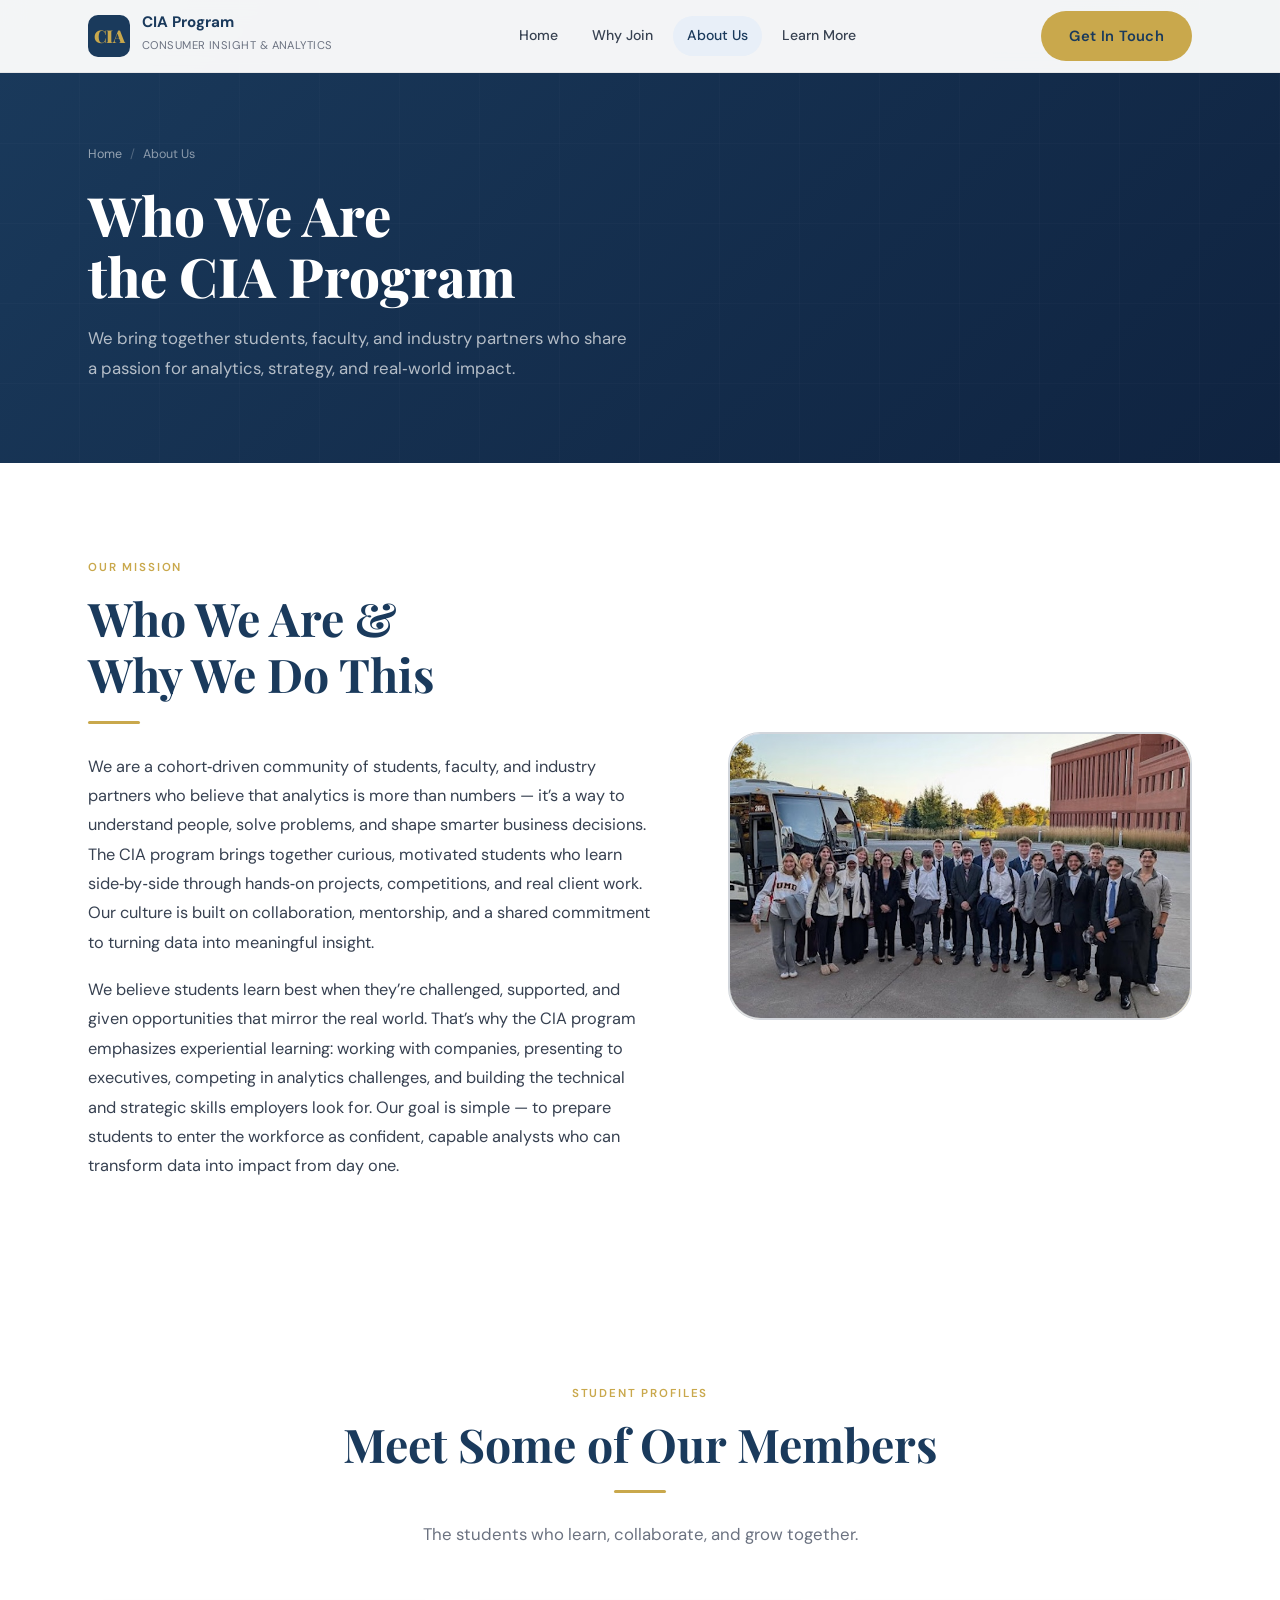
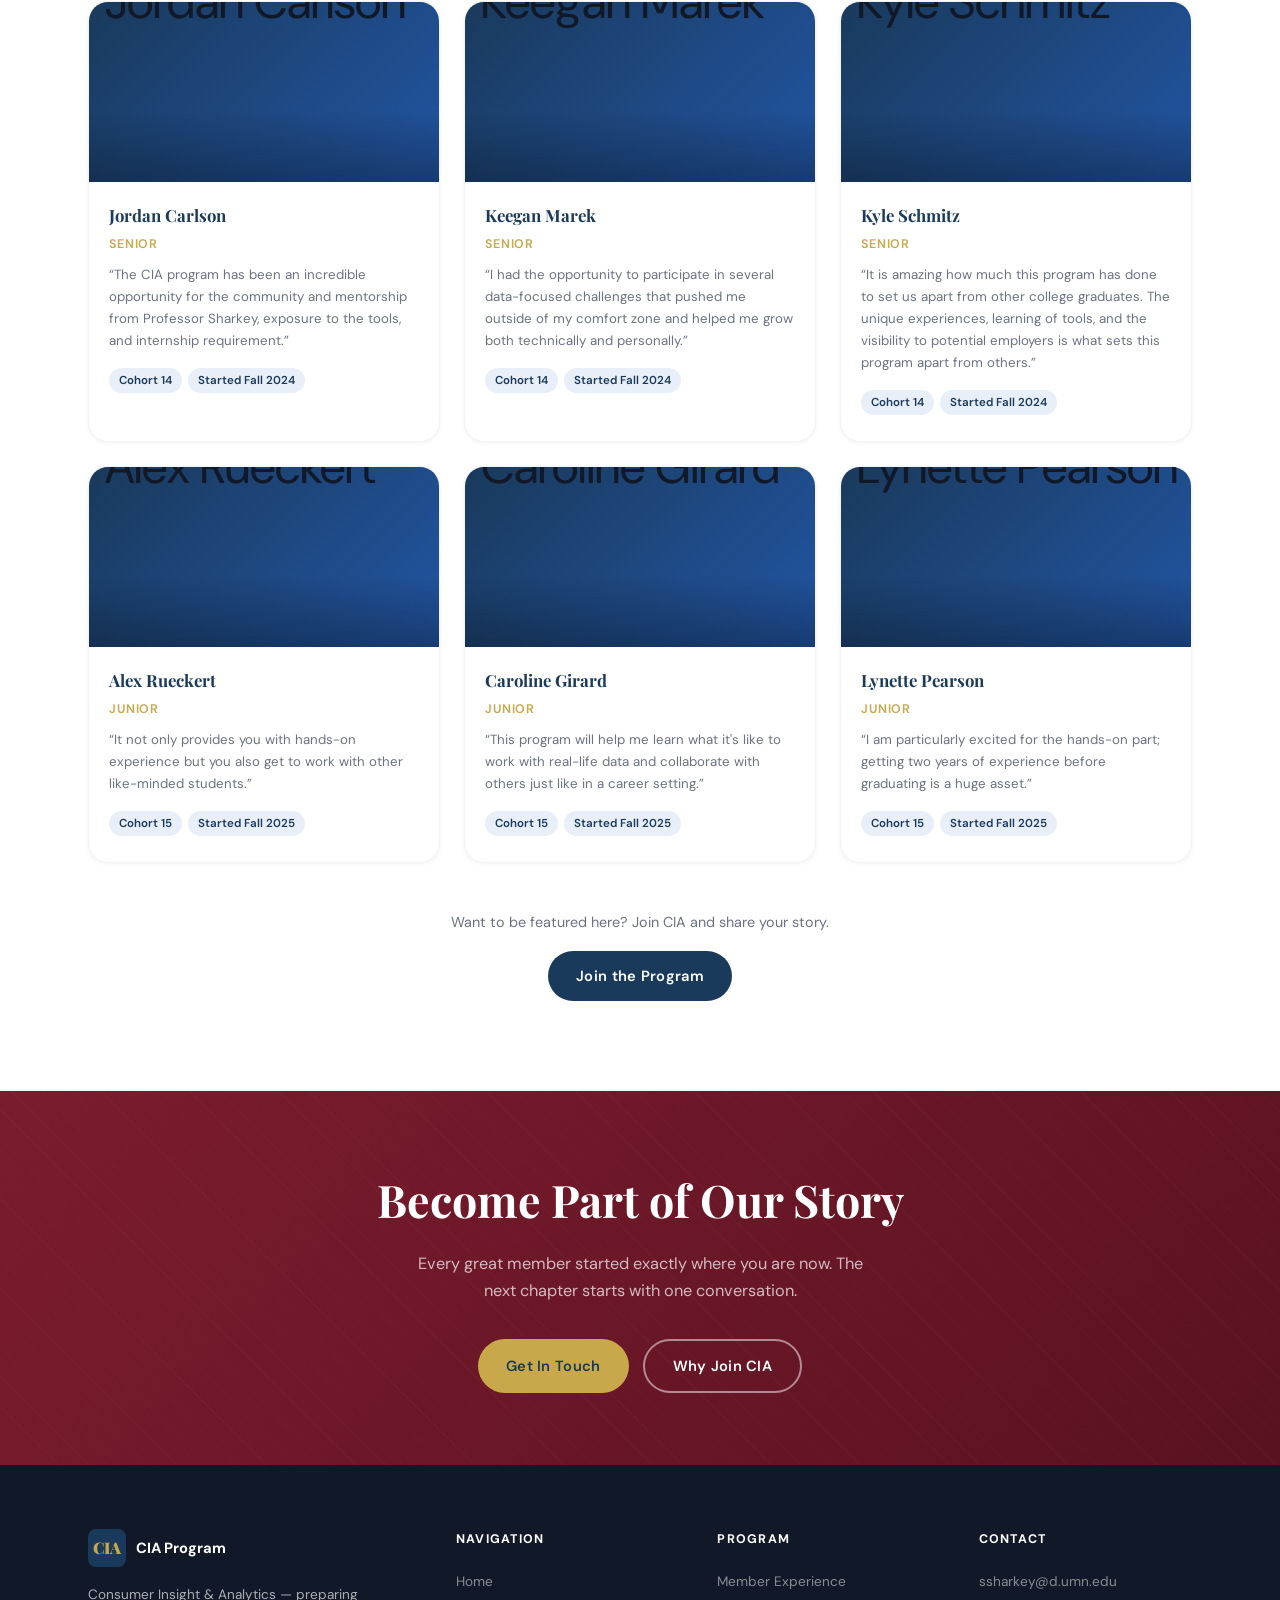
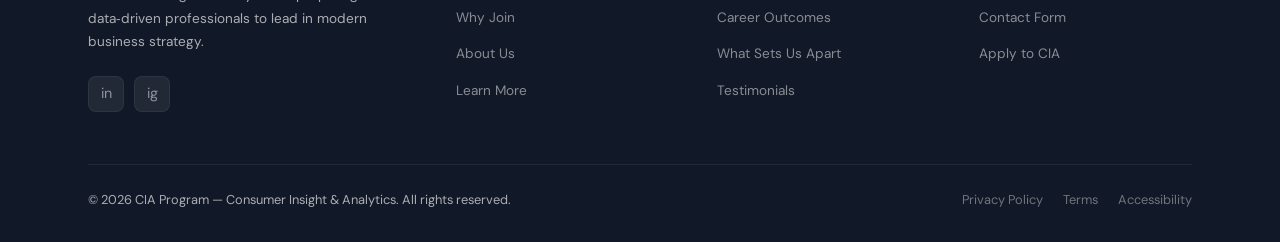
==== commit 5d3808c9: "Refactor student profiles section in about-us.html" ====
--- a/about-us.html
+++ b/about-us.html
@@ -102,134 +102,115 @@
   
 
   <!-- ==================== STUDENT PROFILES ==================== -->
-  <section class="section" id="profiles">
-    <div class="container">
-      <div class="text-center">
-        <span class="section-label">Student Profiles</span>
-        <h2 class="section-title">Meet Some of Our Members</h2>
-        <div class="divider-gold"></div>
-        <p class="section-subtitle">
-          The students who learn, collaborate, and grow together.
-        </p>
-      </div>
-
-      <div class="profiles-grid">
-
-        <!-- ✏️ EDIT: Replace with real student profiles. Add photo with <img> tag in .profile-card__img div. -->
-
-        
-    
-
-        <div class="profile-card reveal">
-          <div class="profile-card__img">👤</div>
-          <div class="profile-card__body">
-            <div class="profile-card__name">Megan Gehling</div>
-            <div class="profile-card__role">Senior</div>
-            <p class="profile-card__bio">“One of my highlights has been working directly with real companies’ data during Hackathons and getting to analyze their current issues.”</p>
-            <span class="profile-tag">Cohort 14</span>
-            <span class="profile-tag">Started Fall 2024</span>
-          </div>
-        </div>
-
-        <div class="profile-card reveal">
-          <div class="profile-card__img">👤</div>
-          <div class="profile-card__body">
-            <div class="profile-card__name">Jordan Carlson</div>
-            <div class="profile-card__role">Senior</div>
-            <p class="profile-card__bio">“The CIA program has been an incredible opportunity for 
-              the community and mentorship from Professor Sharkey, exposure to the tools, and internship requirement.”</p>
-            <span class="profile-tag">Cohort 14</span>
-            <span class="profile-tag">Started Fall 2024</span>
-          </div>
-        </div>
-
-        <div class="profile-card reveal">
-          <div class="profile-card__img">👤</div>
-          <div class="profile-card__body">
-            <div class="profile-card__name"> Keegan Marek</div>
-            <div class="profile-card__role">Senior</div>
-            <p class="profile-card__bio">“I had the opportunity to participate in several data-focused challenges that pushed me outside of my comfort zone 
-              and helped me grow both technically and personally.”</p>
-            <span class="profile-tag">Cohort 14</span>
-            <span class="profile-tag">Started Fall 2024</span>
-          </div>
-        </div>
-
-        <div class="profile-card reveal">
-          <div class="profile-card__img">👤</div>
-          <div class="profile-card__body">
-            <div class="profile-card__name">Kyle Schmitz</div>
-            <div class="profile-card__role">Senior</div>
-            <p class="profile-card__bio">“It is amazing how much this program has done to set us apart from other college graduates. The unique experiences, 
-              learning of tools, and the visibility to potential employers is what sets this program apart from others.”</p>
-            <span class="profile-tag">Cohort 14</span>
-            <span class="profile-tag">Started Fall 2024</span>
-          </div>
-        </div>
-
-        
-
-        <div class="profile-card reveal">
-          <div class="profile-card__img">👤</div>
-          <div class="profile-card__body">
-            <div class="profile-card__name">Alex Rueckert</div>
-            <div class="profile-card__role">Junior</div>
-            <p class="profile-card__bio">“It not only provides you with hands-on experience but you also get to work with other like-minded students.”</p>
-            <span class="profile-tag">Cohort 15</span>
-            <span class="profile-tag">Started Fall 2025</span>
-          </div>
-        </div>
-
-        <div class="profile-card reveal">
-          <div class="profile-card__img">👤</div>
-          <div class="profile-card__body">
-            <div class="profile-card__name">Caroline Girard</div>
-            <div class="profile-card__role">Junior</div>
-            <p class="profile-card__bio">“This program will help me learn what it's like to work with real-life data and collaborate with others just like in a career setting.”</p>
-            <span class="profile-tag">Cohort 15</span>
-            <span class="profile-tag">Started Fall 2025</span>
-          </div>
-        </div>
-
-      
-
-        <div class="profile-card reveal">
-          <div class="profile-card__img">👤</div>
-          <div class="profile-card__body">
-            <div class="profile-card__name">Lynette Pearson</div>
-            <div class="profile-card__role">Junior</div>
-            <p class="profile-card__bio">“I am particularly excited for the hands-on part; getting two years of experience before graduating is a huge asset.”</p>
-            <span class="profile-tag">Cohort 15</span>
-            <span class="profile-tag">Started Fall 2025</span>
-          </div>
-        </div>
-
-        <div class="profile-card reveal">
-          <div class="profile-card__img">👤</div>
-          <div class="profile-card__body">
-            <div class="profile-card__name">Seth Johnson</div>
-            <div class="profile-card__role">Junior</div>
-            <p class="profile-card__bio">“I am very excited to work with and be part of a group of students who are driven to learn and improve their skills in the analytics field.”</p>
-            <span class="profile-tag">Cohort 15</span>
-            <span class="profile-tag">Started Fall 2025</span>
-          </div>
-        </div>
-
-     
-
-      
-    
-
-        <!-- ✏️ END EDIT -->
-      </div>
-
-      <!-- Add more profiles CTA -->
-      <div style="text-align:center;margin-top:48px;">
-        <p style="color:var(--gray-500);font-size:0.9rem;margin-bottom:16px;">Want to be featured here? Join CIA and share your story.</p>
-        <a href="learn-more.html" class="btn btn--blue">Join the Program</a>
-      </div>
-    </div>
-  </section>
+  <!-- ==================== STUDENT PROFILES ==================== -->
+<section class="section" id="profiles">
+  <div class="container">
+    <div class="text-center">
+      <span class="section-label">Student Profiles</span>
+      <h2 class="section-title">Meet Some of Our Members</h2>
+      <div class="divider-gold"></div>
+      <p class="section-subtitle">
+        The students who learn, collaborate, and grow together.
+      </p>
+    </div>
+
+    <!-- ⭐ WRAPPER ADDED HERE -->
+    <div class="profile-grid">
+
+      <div class="profile-card reveal">
+        <div class="profile-card__img">
+          <img src="pictures/jordan-carlson.png" alt="Jordan Carlson">
+        </div>
+        <div class="profile-card__body">
+          <div class="profile-card__name">Jordan Carlson</div>
+          <div class="profile-card__role">Senior</div>
+          <p class="profile-card__bio">“The CIA program has been an incredible opportunity for 
+            the community and mentorship from Professor Sharkey, exposure to the tools, and internship requirement.”</p>
+          <span class="profile-tag">Cohort 14</span>
+          <span class="profile-tag">Started Fall 2024</span>
+        </div>
+      </div>
+
+      <div class="profile-card reveal">
+        <div class="profile-card__img">
+          <img src="pictures/keegan-marek.png" alt="Keegan Marek">
+        </div>
+        <div class="profile-card__body">
+          <div class="profile-card__name">Keegan Marek</div>
+          <div class="profile-card__role">Senior</div>
+          <p class="profile-card__bio">“I had the opportunity to participate in several data-focused challenges that pushed me outside of my comfort zone 
+            and helped me grow both technically and personally.”</p>
+          <span class="profile-tag">Cohort 14</span>
+          <span class="profile-tag">Started Fall 2024</span>
+        </div>
+      </div>
+
+      <div class="profile-card reveal">
+        <div class="profile-card__img">
+          <img src="pictures/kyle-schmitz.png" alt="Kyle Schmitz">
+        </div>
+        <div class="profile-card__body">
+          <div class="profile-card__name">Kyle Schmitz</div>
+          <div class="profile-card__role">Senior</div>
+          <p class="profile-card__bio">“It is amazing how much this program has done to set us apart from other college graduates. The unique experiences, 
+            learning of tools, and the visibility to potential employers is what sets this program apart from others.”</p>
+          <span class="profile-tag">Cohort 14</span>
+          <span class="profile-tag">Started Fall 2024</span>
+        </div>
+      </div>
+
+      <div class="profile-card reveal">
+        <div class="profile-card__img">
+          <img src="pictures/alex-rueckert.png" alt="Alex Rueckert">
+        </div>
+        <div class="profile-card__body">
+          <div class="profile-card__name">Alex Rueckert</div>
+          <div class="profile-card__role">Junior</div>
+          <p class="profile-card__bio">“It not only provides you with hands-on experience but you also get to work with other like-minded students.”</p>
+          <span class="profile-tag">Cohort 15</span>
+          <span class="profile-tag">Started Fall 2025</span>
+        </div>
+      </div>
+
+      <div class="profile-card reveal">
+        <div class="profile-card__img">
+          <img src="pictures/caroline-girard.png" alt="Caroline Girard">
+        </div>
+        <div class="profile-card__body">
+          <div class="profile-card__name">Caroline Girard</div>
+          <div class="profile-card__role">Junior</div>
+          <p class="profile-card__bio">“This program will help me learn what it's like to work with real-life data and collaborate with others just like in a career setting.”</p>
+          <span class="profile-tag">Cohort 15</span>
+          <span class="profile-tag">Started Fall 2025</span>
+        </div>
+      </div>
+
+      <div class="profile-card reveal">
+        <div class="profile-card__img">
+          <img src="pictures/lynette-pearson.png" alt="Lynette Pearson">
+        </div>
+        <div class="profile-card__body">
+          <div class="profile-card__name">Lynette Pearson</div>
+          <div class="profile-card__role">Junior</div>
+          <p class="profile-card__bio">“I am particularly excited for the hands-on part; getting two years of experience before graduating is a huge asset.”</p>
+          <span class="profile-tag">Cohort 15</span>
+          <span class="profile-tag">Started Fall 2025</span>
+        </div>
+      </div>
+
+
+
+    </div>
+    <!-- ⭐ WRAPPER ENDS HERE -->
+
+    <!-- Add more profiles CTA -->
+    <div style="text-align:center;margin-top:48px;">
+      <p style="color:var(--gray-500);font-size:0.9rem;margin-bottom:16px;">Want to be featured here? Join CIA and share your story.</p>
+      <a href="learn-more.html" class="btn btn--blue">Join the Program</a>
+    </div>
+  </div>
+</section>
+
 
   <!-- ==================== CTA ==================== -->
   <div class="cta-banner">
--- a/styles.css
+++ b/styles.css
@@ -975,6 +975,29 @@
   margin: 2px 2px 2px 0;
 }
 
+/* Make all profile cards equal height */
+.profile-card {
+  display: flex;
+  flex-direction: column;
+  height: 100%;
+}
+
+/* Make the image area consistent */
+.profile-card__img img {
+  width: 100%;
+  height: 260px; /* adjust if needed */
+  object-fit: cover;
+  border-radius: 8px 8px 0 0;
+}
+
+/* Make the grid align all cards */
+.profile-grid {
+  display: grid;
+  grid-template-columns: repeat(auto-fit, minmax(280px, 1fr));
+  gap: 24px;
+}
+
+
 /* ============================================
    CONTACT FORM
    ============================================ */
@@ -1500,5 +1523,19 @@
   height: 100%;
 }
 
-
-
+.photo-grid__inner {
+  display: grid;
+  grid-template-columns: repeat(3, 1fr); /* ← 3 across */
+  gap: 18px;
+  margin-top: 32px;
+}
+
+.photo-grid__inner img {
+  width: 100%;
+  height: 240px;
+  object-fit: cover;
+  border-radius: 8px;
+}
+
+
+
